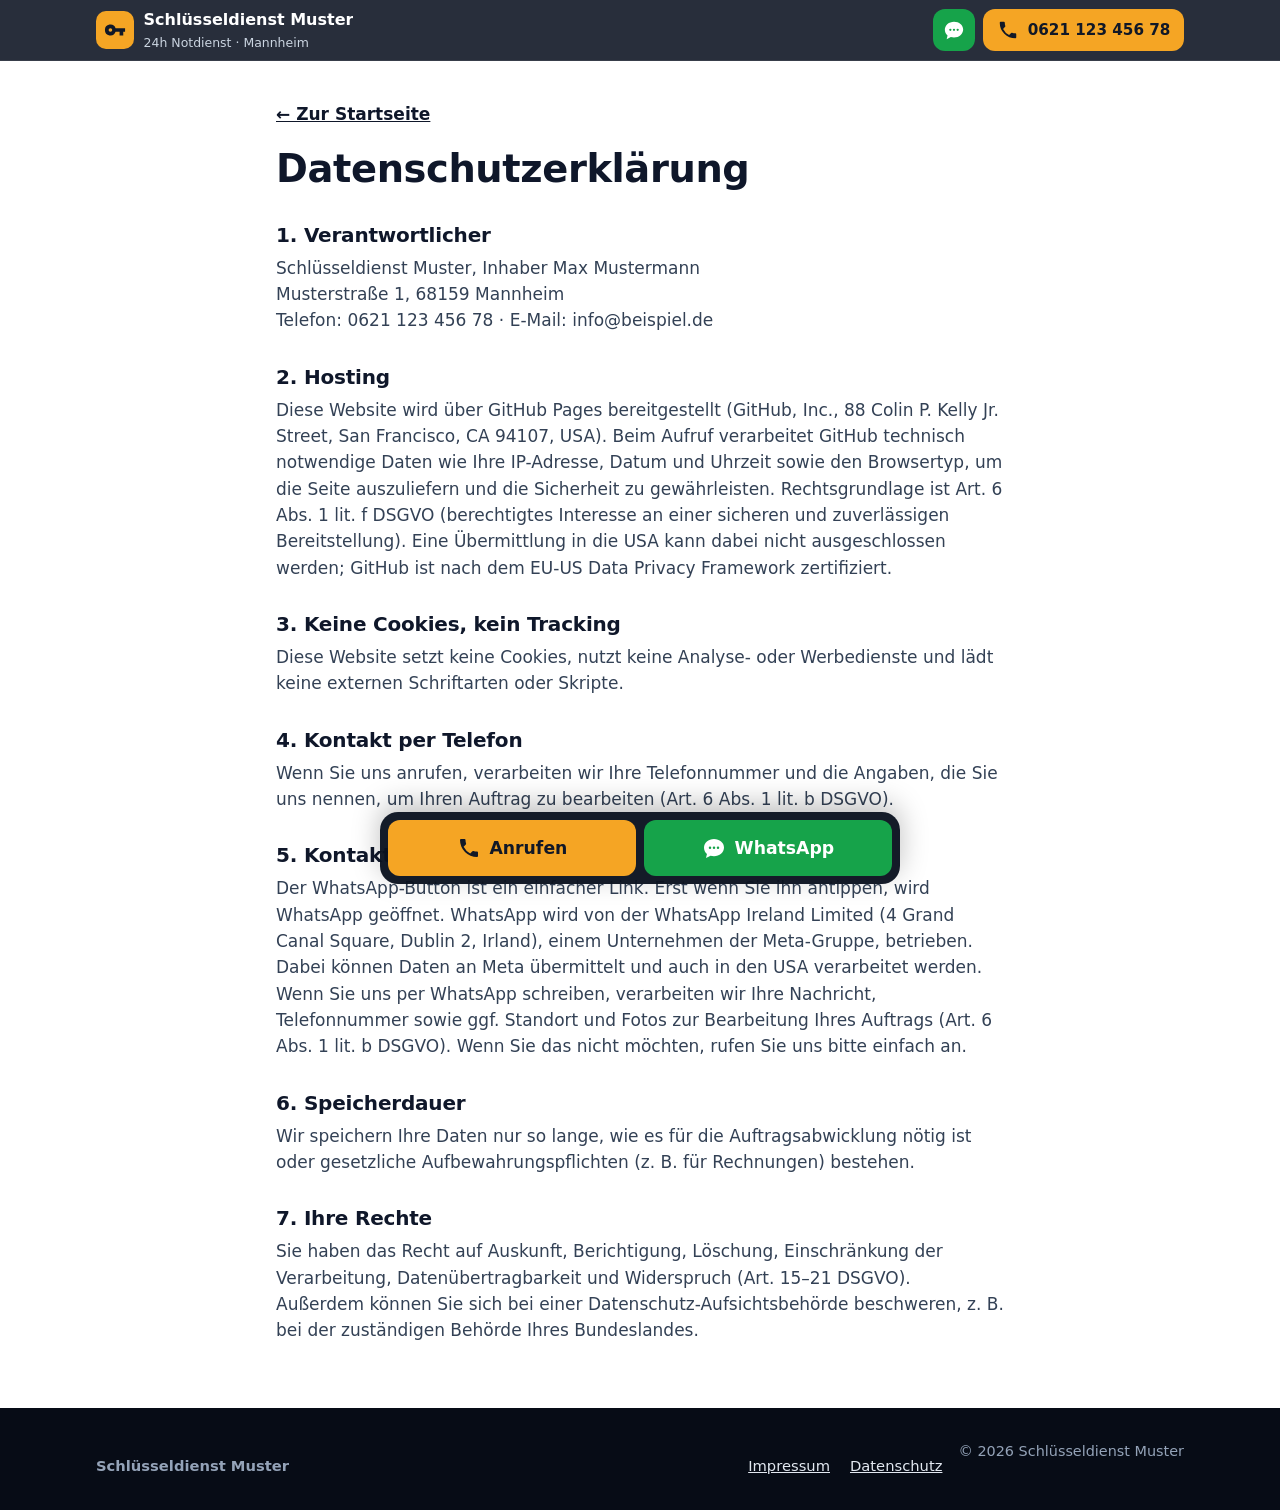
==== datenschutz.html @ 50b92398 "Schlüsseldienst-Template (Demo) Co-Authored-By: Claude Opus 5.5 <noreply@anthropic.com> Claude-Sessi" ====
<!doctype html>
<html lang="de">
<head>
  <meta charset="utf-8">
  <meta name="viewport" content="width=device-width, initial-scale=1, viewport-fit=cover">
  <meta name="robots" content="noindex, nofollow">
  <title>Datenschutz</title>
  <meta name="theme-color" content="#0b1220">
  <meta name="format-detection" content="telephone=no">
  <link rel="icon" href="favicon.svg" type="image/svg+xml">
  <link rel="stylesheet" href="style.css">
  <script src="config.js"></script>
</head>
<!-- MUSTER-DATENSCHUTZERKLÄRUNG: vor Livegang prüfen bzw. mit einem Generator für den Kunden erstellen. -->
<body class="with-bar" data-page="Datenschutz">
  <header class="topbar">
    <div class="wrap topbar__in">
      <a class="brand" href="index.html" data-keep>
        <span class="brand__icon"><svg aria-hidden="true"><use href="#i-key"/></svg></span>
        <span class="brand__txt"><strong data-bind="firma">Schlüsseldienst</strong><small>24h Notdienst · <span data-bind="stadt"></span></small></span>
      </a>
      <nav class="topbar__actions" aria-label="Kontakt">
        <a class="iconbtn iconbtn--wa" data-href="wa" href="#" target="_blank" rel="noopener" aria-label="WhatsApp schreiben"><svg aria-hidden="true"><use href="#i-chat"/></svg></a>
        <a class="btn btn--call btn--sm" data-href="tel" href="#"><svg aria-hidden="true"><use href="#i-phone"/></svg><span class="only-lg" data-bind="telefon"></span><span class="only-sm">Anrufen</span></a>
      </nav>
    </div>
  </header>

  <main class="legal" id="main">
    <div class="wrap wrap--narrow">
      <a class="back" href="index.html" data-keep>← Zur Startseite</a>
      <h1>Datenschutzerklärung</h1>

      <h2>1. Verantwortlicher</h2>
      <p>
        <span data-bind="firma"></span>, Inhaber <span data-bind="inhaber"></span><br>
        <span data-bind="adresse.strasse"></span>, <span data-bind="adresse.plz"></span> <span data-bind="adresse.ort"></span><br>
        Telefon: <span data-bind="telefon"></span> · E-Mail: <span data-bind="email"></span>
      </p>

      <h2>2. Hosting</h2>
      <p data-hosting="cloudflare">Diese Website wird über Cloudflare Pages bereitgestellt (Cloudflare, Inc., 101 Townsend St., San Francisco, CA 94107, USA). Beim Aufruf verarbeitet Cloudflare technisch notwendige Daten wie Ihre IP-Adresse, Datum und Uhrzeit sowie den Browsertyp, um die Seite schnell und sicher auszuliefern und Angriffe abzuwehren. Rechtsgrundlage ist Art. 6 Abs. 1 lit. f DSGVO (berechtigtes Interesse an einer sicheren und zuverlässigen Bereitstellung). Eine Übermittlung in die USA kann dabei nicht ausgeschlossen werden; Cloudflare ist nach dem EU-US Data Privacy Framework zertifiziert. Mit Cloudflare besteht ein Auftragsverarbeitungsvertrag.</p>
      <p data-hosting="github">Diese Website wird über GitHub Pages bereitgestellt (GitHub, Inc., 88 Colin P. Kelly Jr. Street, San Francisco, CA 94107, USA). Beim Aufruf verarbeitet GitHub technisch notwendige Daten wie Ihre IP-Adresse, Datum und Uhrzeit sowie den Browsertyp, um die Seite auszuliefern und die Sicherheit zu gewährleisten. Rechtsgrundlage ist Art. 6 Abs. 1 lit. f DSGVO (berechtigtes Interesse an einer sicheren und zuverlässigen Bereitstellung). Eine Übermittlung in die USA kann dabei nicht ausgeschlossen werden; GitHub ist nach dem EU-US Data Privacy Framework zertifiziert.</p>

      <h2>3. Keine Cookies, kein Tracking</h2>
      <p>Diese Website setzt keine Cookies, nutzt keine Analyse- oder Werbedienste und lädt keine externen Schriftarten oder Skripte.</p>

      <h2>4. Kontakt per Telefon</h2>
      <p>Wenn Sie uns anrufen, verarbeiten wir Ihre Telefonnummer und die Angaben, die Sie uns nennen, um Ihren Auftrag zu bearbeiten (Art. 6 Abs. 1 lit. b DSGVO).</p>

      <h2>5. Kontakt per WhatsApp</h2>
      <p>Der WhatsApp-Button ist ein einfacher Link. Erst wenn Sie ihn antippen, wird WhatsApp geöffnet. WhatsApp wird von der WhatsApp Ireland Limited (4 Grand Canal Square, Dublin 2, Irland), einem Unternehmen der Meta-Gruppe, betrieben. Dabei können Daten an Meta übermittelt und auch in den USA verarbeitet werden. Wenn Sie uns per WhatsApp schreiben, verarbeiten wir Ihre Nachricht, Telefonnummer sowie ggf. Standort und Fotos zur Bearbeitung Ihres Auftrags (Art. 6 Abs. 1 lit. b DSGVO). Wenn Sie das nicht möchten, rufen Sie uns bitte einfach an.</p>

      <h2>6. Speicherdauer</h2>
      <p>Wir speichern Ihre Daten nur so lange, wie es für die Auftragsabwicklung nötig ist oder gesetzliche Aufbewahrungspflichten (z. B. für Rechnungen) bestehen.</p>

      <h2>7. Ihre Rechte</h2>
      <p>Sie haben das Recht auf Auskunft, Berichtigung, Löschung, Einschränkung der Verarbeitung, Datenübertragbarkeit und Widerspruch (Art. 15–21 DSGVO). Außerdem können Sie sich bei einer Datenschutz-Aufsichtsbehörde beschweren, z. B. bei der zuständigen Behörde Ihres Bundeslandes.</p>
    </div>
  </main>

  <footer class="footer">
    <div class="wrap footer__in">
      <div><strong data-bind="firma"></strong></div>
      <nav class="footer__links" aria-label="Rechtliches">
        <a href="impressum.html" data-keep>Impressum</a>
        <a href="datenschutz.html" data-keep>Datenschutz</a>
      </nav>
      <p class="small">© <span data-bind="jahr"></span> <span data-bind="firma"></span></p>
    </div>
  </footer>

  <div class="actionbar" role="region" aria-label="Schnellkontakt">
    <a class="btn btn--call" data-href="tel" href="#"><svg aria-hidden="true"><use href="#i-phone"/></svg> Anrufen</a>
    <a class="btn btn--wa" data-href="wa" href="#" target="_blank" rel="noopener"><svg aria-hidden="true"><use href="#i-chat"/></svg> WhatsApp</a>
  </div>

  <script src="app.js"></script>
</body>
</html>
---- style.css ----
/* =========================================================================
   Schlüsseldienst Template – mobile first, keine externen Fonts/Skripte
   ========================================================================= */
:root {
  --accent: #f5a524;
  --accent-ink: #111827;
  --wa: #16a34a;
  --wa-ink: #ffffff;
  --ink: #0f172a;
  --muted: #475569;
  --bg: #ffffff;
  --soft: #f4f6f9;
  --line: #e2e8f0;
  --dark: #0b1220;
  --dark-2: #142036;
  --radius: 14px;
  --bar-h: 72px;
  --top-h: 60px;
  --font: system-ui, -apple-system, "Segoe UI", Roboto, "Helvetica Neue", Arial, sans-serif;
}

*, *::before, *::after { box-sizing: border-box; }
html { -webkit-text-size-adjust: 100%; scroll-behavior: smooth; }
body {
  margin: 0;
  font-family: var(--font);
  font-size: 17px;
  line-height: 1.55;
  color: var(--ink);
  background: var(--bg);
  -webkit-font-smoothing: antialiased;
}
body.with-bar { padding-bottom: calc(var(--bar-h) + env(safe-area-inset-bottom)); }
img, svg { display: block; max-width: 100%; }
a { color: inherit; }
h1, h2, h3 { line-height: 1.15; margin: 0 0 .5rem; letter-spacing: -.01em; }
h2 { font-size: clamp(1.55rem, 5.5vw, 2.2rem); }
p { margin: 0 0 1rem; }
[hidden] { display: none !important; }
section[id], main[id] { scroll-margin-top: calc(var(--top-h) + 8px); }

.wrap { width: 100%; max-width: 1120px; margin: 0 auto; padding: 0 16px; }
.wrap--narrow { max-width: 760px; }
.center { text-align: center; }
.muted { color: var(--muted); }
.small { font-size: .9rem; }

.skip { position: absolute; left: -999px; top: 8px; background: #fff; padding: .5rem 1rem; z-index: 100; border-radius: 8px; }
.skip:focus { left: 8px; }

:focus-visible { outline: 3px solid var(--accent); outline-offset: 3px; border-radius: 6px; }

/* ---------- Buttons ---------- */
.btn {
  display: inline-flex; align-items: center; justify-content: center; gap: .55rem;
  min-height: 48px; padding: .7rem 1.1rem;
  border: 0; border-radius: 12px;
  font: inherit; font-weight: 700; text-decoration: none; line-height: 1.2;
  cursor: pointer; -webkit-tap-highlight-color: transparent;
  transition: transform .12s ease, filter .12s ease;
}
.btn:active { transform: scale(.98); }
.btn:hover { filter: brightness(1.05); }
.btn svg { width: 22px; height: 22px; flex: none; fill: currentColor; }
.btn--call { background: var(--accent); color: var(--accent-ink); }
.btn--wa { background: var(--wa); color: var(--wa-ink); }
.btn--sm { min-height: 42px; padding: .5rem .85rem; font-size: .95rem; }
.btn--xl {
  width: 100%; justify-content: flex-start; text-align: left;
  padding: 1rem 1.15rem; border-radius: 16px; font-size: 1.15rem;
  box-shadow: 0 8px 24px rgba(0,0,0,.25);
}
.btn--xl svg { width: 30px; height: 30px; }
.btn--xl span { display: flex; flex-direction: column; }
.btn--xl small { font-weight: 500; font-size: .88rem; opacity: .85; margin-top: 2px; }
.btn--inline { width: auto; display: inline-flex; }

.btn--pulse { position: relative; }
.btn--pulse::after {
  content: ""; position: absolute; inset: -2px; border-radius: inherit;
  border: 3px solid var(--accent); opacity: 0; pointer-events: none;
  animation: pulse 2.4s ease-out infinite;
}
@keyframes pulse {
  0%   { opacity: .7; transform: scale(1); }
  70%  { opacity: 0;  transform: scale(1.06, 1.18); }
  100% { opacity: 0; }
}

.iconbtn {
  display: inline-grid; place-items: center; width: 42px; height: 42px; border-radius: 12px;
  text-decoration: none;
}
.iconbtn svg { width: 22px; height: 22px; fill: currentColor; }
.iconbtn--wa { background: var(--wa); color: var(--wa-ink); }

.only-lg { display: none; }
@media (min-width: 640px) { .only-lg { display: inline; } .only-sm { display: none; } }
/* Sehr schmale Handys: Anruf-Button oben nur als Icon, damit der Firmenname Platz hat */
@media (max-width: 479px) {
  .topbar .btn--sm { width: 42px; padding: 0; }
  .topbar .btn--sm .only-sm { position: absolute; width: 1px; height: 1px; overflow: hidden; clip: rect(0 0 0 0); }
}

/* ---------- Kopfleiste ---------- */
.topbar {
  position: sticky; top: 0; z-index: 40;
  background: rgba(11, 18, 32, .97);
  color: #fff;
  border-bottom: 1px solid rgba(255,255,255,.08);
  padding-top: env(safe-area-inset-top);
}
@supports (backdrop-filter: blur(8px)) {
  .topbar { background: rgba(11, 18, 32, .88); backdrop-filter: blur(10px); }
}
.topbar__in { display: flex; align-items: center; justify-content: space-between; gap: .75rem; height: var(--top-h); }
.brand { display: flex; align-items: center; gap: .6rem; text-decoration: none; min-width: 0; }
.brand__icon {
  width: 38px; height: 38px; flex: none; border-radius: 10px;
  background: var(--accent); color: var(--accent-ink); display: grid; place-items: center;
}
.brand__icon svg { width: 22px; height: 22px; fill: currentColor; }
.brand__txt { display: flex; flex-direction: column; min-width: 0; }
.brand__txt strong { font-size: 1rem; white-space: nowrap; overflow: hidden; text-overflow: ellipsis; }
.brand__txt small { font-size: .78rem; color: #cbd5e1; white-space: nowrap; overflow: hidden; text-overflow: ellipsis; }
.topbar__actions { display: flex; gap: .5rem; flex: none; }

/* ---------- Hero ---------- */
.hero {
  background:
    radial-gradient(120% 80% at 100% 0%, color-mix(in srgb, var(--accent) 22%, transparent) 0%, transparent 55%),
    linear-gradient(180deg, var(--dark) 0%, var(--dark-2) 100%);
  color: #fff;
  padding: 2rem 0 2.5rem;
}
.hero h1 { font-size: clamp(2rem, 8.5vw, 3.4rem); font-weight: 800; margin: .75rem 0 1rem; }
.hl { color: var(--accent); }
.lead { font-size: 1.08rem; color: #dbe3ee; max-width: 46ch; }
.live {
  display: inline-flex; align-items: center; gap: .5rem;
  font-size: .85rem; font-weight: 600; color: #d1fae5;
  background: rgba(22,163,74,.18); border: 1px solid rgba(34,197,94,.35);
  padding: .35rem .75rem; border-radius: 999px; margin: 0;
}
.live__dot { width: 9px; height: 9px; border-radius: 50%; background: #22c55e; box-shadow: 0 0 0 0 rgba(34,197,94,.7); animation: dot 1.8s infinite; }
@keyframes dot { 0% { box-shadow: 0 0 0 0 rgba(34,197,94,.7);} 70% { box-shadow: 0 0 0 8px rgba(34,197,94,0);} 100% { box-shadow: 0 0 0 0 rgba(34,197,94,0);} }

.cta { display: grid; gap: .75rem; margin: 1.5rem 0 1.25rem; max-width: 720px; }
@media (min-width: 640px) { .cta { grid-template-columns: 1fr 1fr; } }

.trust { list-style: none; padding: 0; margin: 0; display: grid; grid-template-columns: 1fr 1fr; gap: .55rem .9rem; font-size: .93rem; color: #e2e8f0; max-width: 720px; }
.trust li { display: flex; gap: .45rem; align-items: flex-start; }
.trust svg { width: 18px; height: 18px; fill: var(--accent); flex: none; margin-top: 2px; }
@media (min-width: 900px) { .trust { grid-template-columns: repeat(4, auto); } }

/* ---------- Sections ---------- */
.sec { padding: 3rem 0; }
.sec--soft { background: var(--soft); }
.eyebrow { text-transform: uppercase; letter-spacing: .08em; font-size: .78rem; font-weight: 700; color: color-mix(in srgb, var(--accent) 70%, #000); margin: 0 0 .35rem; }

.grid { display: grid; gap: 1rem; margin-top: 1.25rem; }
@media (min-width: 600px) { .grid { grid-template-columns: 1fr 1fr; } }
@media (min-width: 960px) { .grid { grid-template-columns: repeat(3, 1fr); } }

.card { background: #fff; border: 1px solid var(--line); border-radius: var(--radius); padding: 1.15rem; }
.card h3 { font-size: 1.12rem; margin-top: .75rem; }
.card p { color: var(--muted); margin: 0; font-size: .97rem; }
.card__icon {
  width: 46px; height: 46px; border-radius: 12px; display: grid; place-items: center;
  background: #fef3c7; background: color-mix(in srgb, var(--accent) 20%, #fff);
  color: color-mix(in srgb, var(--accent) 55%, #000);
}
.card__icon svg { width: 26px; height: 26px; fill: currentColor; }

/* Preise */
.prices { background: #fff; border: 1px solid var(--line); border-radius: var(--radius); padding: .25rem 1.1rem; margin: 1.25rem 0 1rem; }
.price { display: flex; justify-content: space-between; align-items: center; gap: 1rem; padding: .95rem 0; border-bottom: 1px dashed var(--line); }
.price:last-child { border-bottom: 0; }
.price span { display: flex; flex-direction: column; }
.price small { color: var(--muted); font-size: .86rem; }
.price strong.price__val { font-size: 1.15rem; white-space: nowrap; }

/* Ablauf */
.steps { list-style: none; counter-reset: s; padding: 0; margin: 1.25rem 0 0; display: grid; gap: 1rem; }
@media (min-width: 900px) { .steps { grid-template-columns: repeat(4, 1fr); } }
.steps li { counter-increment: s; position: relative; padding: 1rem 1rem 1rem 3.6rem; background: var(--soft); border-radius: var(--radius); }
.steps li::before {
  content: counter(s); position: absolute; left: 1rem; top: 1rem;
  width: 32px; height: 32px; border-radius: 50%; display: grid; place-items: center;
  background: var(--dark); color: #fff; font-weight: 800;
}
.steps strong { display: block; margin-bottom: .2rem; }
.steps span { color: var(--muted); font-size: .95rem; }

/* Gebiet */
.chips { list-style: none; padding: 0; margin: 1.25rem 0 0; display: flex; flex-wrap: wrap; gap: .5rem; }
.chips li { background: #fff; border: 1px solid var(--line); border-radius: 999px; padding: .45rem .9rem; font-size: .95rem; font-weight: 500; }

/* Bewertungen */
.stars { color: #f59e0b; letter-spacing: 2px; font-size: 1.05rem; }
.review p { color: var(--ink); margin: .5rem 0; }
.review footer { font-size: .88rem; color: var(--muted); }
.link { font-weight: 700; color: var(--ink); }

/* FAQ */
.faq { margin-top: 1.25rem; border-top: 1px solid var(--line); }
.faq details { border-bottom: 1px solid var(--line); }
.faq summary {
  list-style: none; cursor: pointer; padding: 1.05rem 2.2rem 1.05rem 0; font-weight: 700; position: relative;
}
.faq summary::-webkit-details-marker { display: none; }
.faq summary::after {
  content: "+"; position: absolute; right: .25rem; top: 50%; transform: translateY(-50%);
  font-size: 1.5rem; font-weight: 400; color: var(--muted);
}
.faq details[open] summary::after { content: "–"; }
.faq details p { color: var(--muted); padding-bottom: 1rem; margin: 0; }

/* Abschluss */
.final { background: var(--dark); color: #fff; padding: 3rem 0; }
.final p { color: #cbd5e1; }

/* Footer */
.footer { background: #070c16; color: #94a3b8; padding: 2rem 0; font-size: .92rem; }
.footer a { color: #e2e8f0; }
.footer__in { display: grid; gap: 1rem; }
.footer__links { display: flex; gap: 1.25rem; }
@media (min-width: 760px) { .footer__in { grid-template-columns: 1fr auto auto; align-items: end; } }

/* ---------- Kontaktleiste unten ---------- */
.actionbar {
  position: fixed; left: 0; right: 0; bottom: 0; z-index: 50;
  display: grid; grid-template-columns: 1fr 1fr; gap: 8px;
  padding: 8px 8px calc(8px + env(safe-area-inset-bottom));
  background: rgba(11, 18, 32, .96);
  box-shadow: 0 -8px 28px rgba(0,0,0,.25);
  transform: translateY(110%);
  transition: transform .28s ease;
}
.actionbar.is-visible { transform: translateY(0); }
.actionbar .btn { min-height: 56px; font-size: 1.08rem; border-radius: 12px; }
.actionbar .btn svg { width: 24px; height: 24px; }
@media (min-width: 900px) {
  body.with-bar { padding-bottom: 0; }
  .actionbar {
    left: 50%; right: auto; width: 520px; bottom: 16px; border-radius: 18px;
    transform: translate(-50%, 140%);
  }
  .actionbar.is-visible { transform: translate(-50%, 0); }
}

/* ---------- Rechtliche Seiten ---------- */
.legal { padding: 2.5rem 0 3rem; }
.legal h1 { font-size: clamp(1.8rem, 6vw, 2.4rem); }
.legal h2 { font-size: 1.25rem; margin-top: 2rem; }
.legal p, .legal li { color: #334155; }
.back { display: inline-block; margin-bottom: 1.25rem; font-weight: 700; }

@media (prefers-reduced-motion: reduce) {
  *, *::before, *::after { animation: none !important; transition: none !important; scroll-behavior: auto !important; }
}
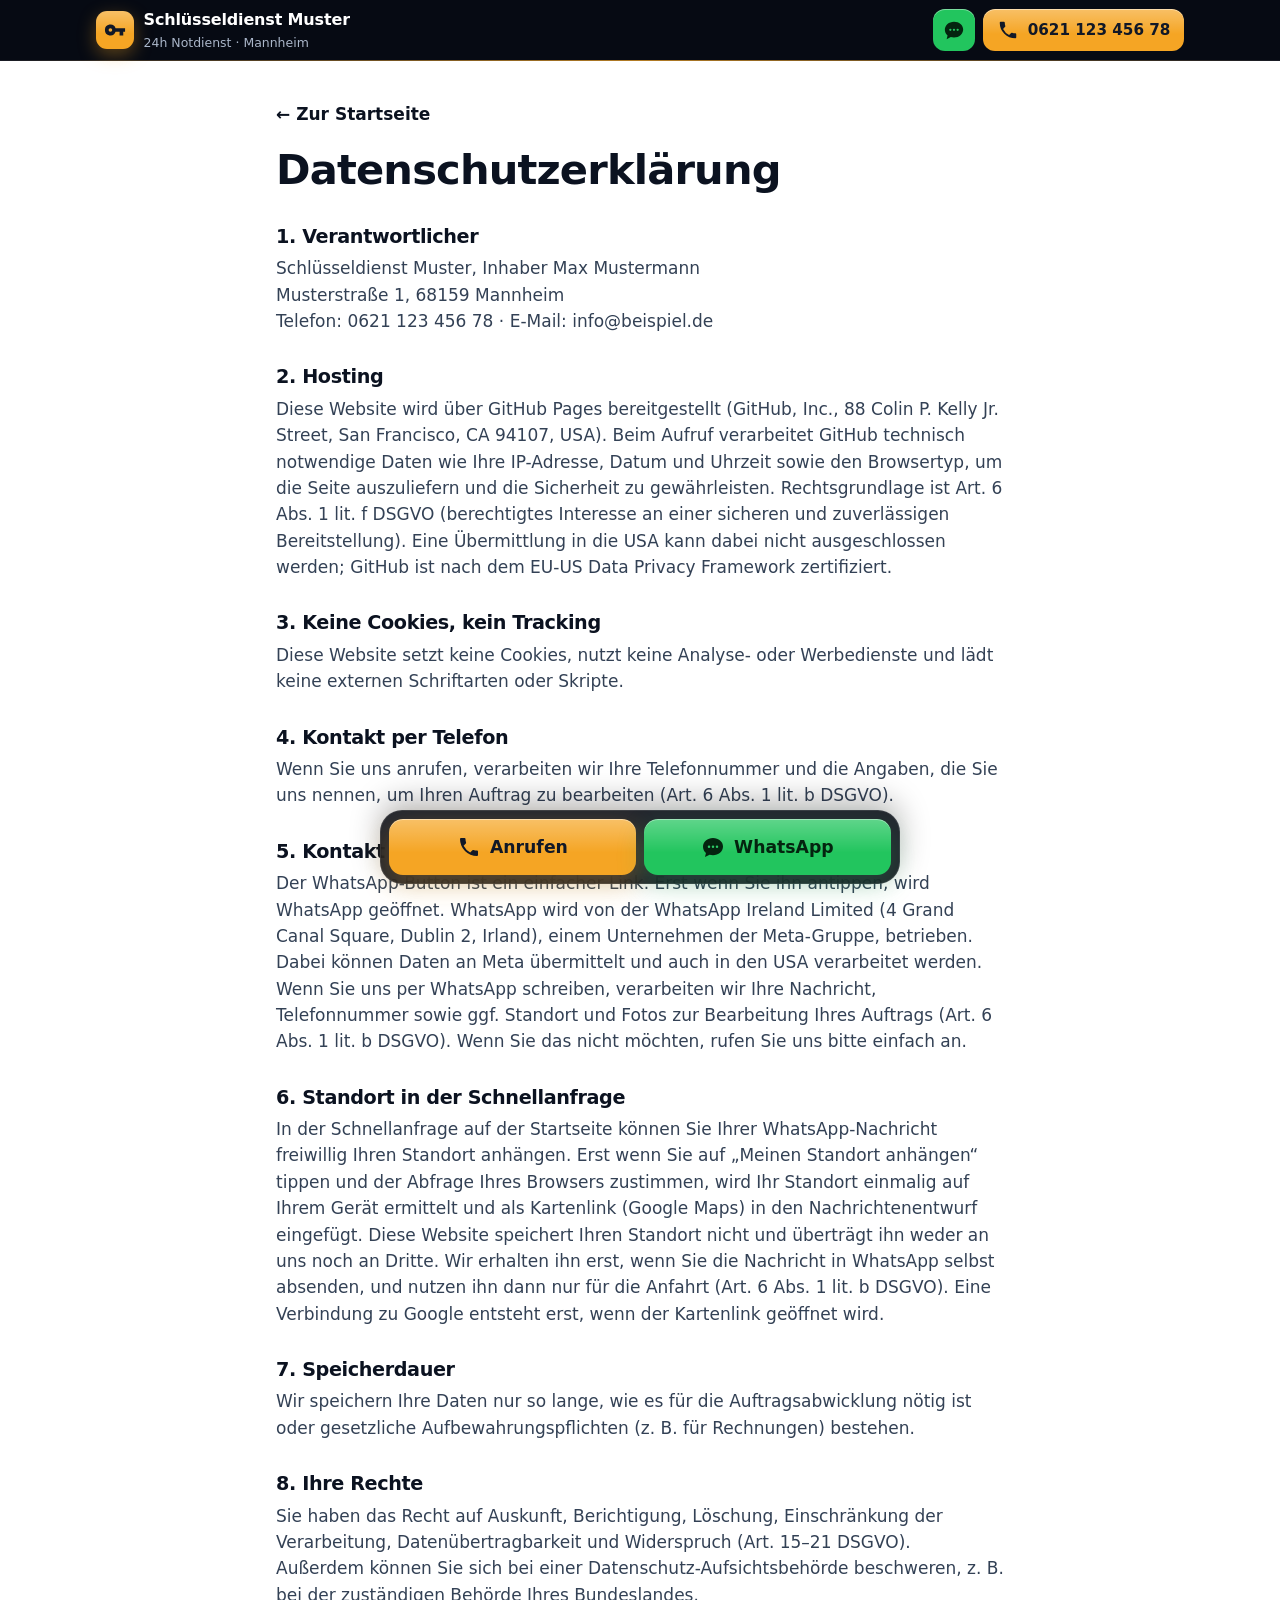
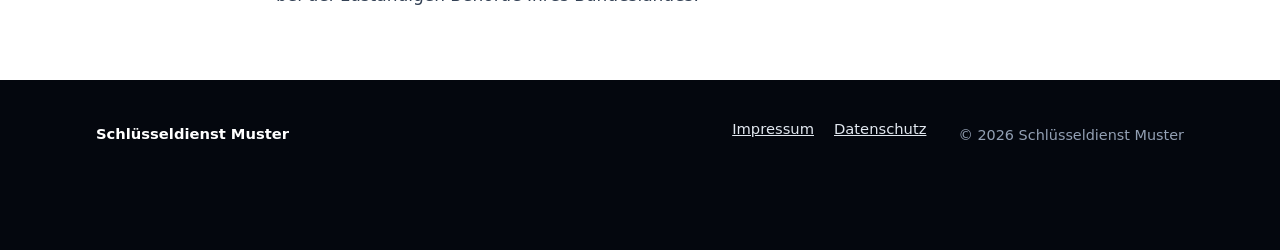
==== commit 3bc24634: "Neues Design mit WhatsApp-Schnellanfrage und Fair-Check - Startseite neu gestaltet: dunkler Hero mit" ====
--- a/datenschutz.html
+++ b/datenschutz.html
@@ -5,14 +5,20 @@
   <meta name="viewport" content="width=device-width, initial-scale=1, viewport-fit=cover">
   <meta name="robots" content="noindex, nofollow">
   <title>Datenschutz</title>
-  <meta name="theme-color" content="#0b1220">
+  <meta name="theme-color" content="#060a13">
   <meta name="format-detection" content="telephone=no">
   <link rel="icon" href="favicon.svg" type="image/svg+xml">
   <link rel="stylesheet" href="style.css">
   <script src="config.js"></script>
 </head>
 <!-- MUSTER-DATENSCHUTZERKLÄRUNG: vor Livegang prüfen bzw. mit einem Generator für den Kunden erstellen. -->
-<body class="with-bar" data-page="Datenschutz">
+<body data-page="Datenschutz">
+  <div class="demobar" id="demobar" hidden>
+    <span class="demobar__tag">Vorschau</span>
+    <span class="demobar__txt">für <strong data-bind="firma"></strong><span class="demobar__more"> · noch nicht online</span><span class="demobar__more" id="demobar-von"></span></span>
+    <a class="demobar__btn" id="demobar-btn" href="#" target="_blank" rel="noopener" hidden>Seite anfragen →</a>
+  </div>
+
   <header class="topbar">
     <div class="wrap topbar__in">
       <a class="brand" href="index.html" data-keep>
@@ -30,6 +36,8 @@
     <div class="wrap wrap--narrow">
       <a class="back" href="index.html" data-keep>← Zur Startseite</a>
       <h1>Datenschutzerklärung</h1>
+
+      <p class="demo-note" data-demo-note hidden><strong>Vorschau:</strong> Die Angaben auf dieser Seite sind Platzhalter. Vor der Veröffentlichung werden sie durch die echten Daten des Betriebs ersetzt.</p>
 
       <h2>1. Verantwortlicher</h2>
       <p>
@@ -51,10 +59,13 @@
       <h2>5. Kontakt per WhatsApp</h2>
       <p>Der WhatsApp-Button ist ein einfacher Link. Erst wenn Sie ihn antippen, wird WhatsApp geöffnet. WhatsApp wird von der WhatsApp Ireland Limited (4 Grand Canal Square, Dublin 2, Irland), einem Unternehmen der Meta-Gruppe, betrieben. Dabei können Daten an Meta übermittelt und auch in den USA verarbeitet werden. Wenn Sie uns per WhatsApp schreiben, verarbeiten wir Ihre Nachricht, Telefonnummer sowie ggf. Standort und Fotos zur Bearbeitung Ihres Auftrags (Art. 6 Abs. 1 lit. b DSGVO). Wenn Sie das nicht möchten, rufen Sie uns bitte einfach an.</p>
 
-      <h2>6. Speicherdauer</h2>
+      <h2>6. Standort in der Schnellanfrage</h2>
+      <p>In der Schnellanfrage auf der Startseite können Sie Ihrer WhatsApp-Nachricht freiwillig Ihren Standort anhängen. Erst wenn Sie auf „Meinen Standort anhängen“ tippen und der Abfrage Ihres Browsers zustimmen, wird Ihr Standort einmalig auf Ihrem Gerät ermittelt und als Kartenlink (Google Maps) in den Nachrichtenentwurf eingefügt. Diese Website speichert Ihren Standort nicht und überträgt ihn weder an uns noch an Dritte. Wir erhalten ihn erst, wenn Sie die Nachricht in WhatsApp selbst absenden, und nutzen ihn dann nur für die Anfahrt (Art. 6 Abs. 1 lit. b DSGVO). Eine Verbindung zu Google entsteht erst, wenn der Kartenlink geöffnet wird.</p>
+
+      <h2>7. Speicherdauer</h2>
       <p>Wir speichern Ihre Daten nur so lange, wie es für die Auftragsabwicklung nötig ist oder gesetzliche Aufbewahrungspflichten (z. B. für Rechnungen) bestehen.</p>
 
-      <h2>7. Ihre Rechte</h2>
+      <h2>8. Ihre Rechte</h2>
       <p>Sie haben das Recht auf Auskunft, Berichtigung, Löschung, Einschränkung der Verarbeitung, Datenübertragbarkeit und Widerspruch (Art. 15–21 DSGVO). Außerdem können Sie sich bei einer Datenschutz-Aufsichtsbehörde beschweren, z. B. bei der zuständigen Behörde Ihres Bundeslandes.</p>
     </div>
   </main>
--- a/style.css
+++ b/style.css
@@ -2,25 +2,40 @@
    Schlüsseldienst Template – mobile first, keine externen Fonts/Skripte
    ========================================================================= */
 :root {
+  /* Akzentfarbe: kommt aus config.js – app.js berechnet daraus alle --accent-Werte */
   --accent: #f5a524;
-  --accent-ink: #111827;
-  --wa: #16a34a;
-  --wa-ink: #ffffff;
-  --ink: #0f172a;
-  --muted: #475569;
+  --accent-rgb: 245, 165, 36;
+  --accent-ink: #111827;      /* Text AUF der Akzentfarbe */
+  --accent-hi: #f5a524;       /* Akzent als Text auf dunklem Grund */
+  --accent-2: #fbd898;        /* hellere Stufe für Verläufe */
+  --accent-lo: #8f5d0c;       /* Akzent als Text auf hellem Grund */
+
+  --wa: #22c55e;              /* WhatsApp-Grün – bleibt immer grün */
+  --wa-rgb: 34, 197, 94;
+  --wa-ink: #04240f;
+
+  --ink: #0b1220;
+  --muted: #4b5565;
   --bg: #ffffff;
-  --soft: #f4f6f9;
-  --line: #e2e8f0;
-  --dark: #0b1220;
-  --dark-2: #142036;
-  --radius: 14px;
+  --soft: #f3f5f9;
+  --line: #e2e7ef;
+
+  --night: #060a13;
+  --night-2: #0c1424;
+  --night-3: #131e35;
+  --night-line: rgba(255, 255, 255, .1);
+  --night-muted: #aab6c9;
+
+  --radius: 18px;
   --bar-h: 72px;
   --top-h: 60px;
+  --shadow: 0 1px 2px rgba(11, 18, 32, .05), 0 10px 30px rgba(11, 18, 32, .07);
+  --ease: cubic-bezier(.2, .7, .2, 1);
   --font: system-ui, -apple-system, "Segoe UI", Roboto, "Helvetica Neue", Arial, sans-serif;
 }
 
 *, *::before, *::after { box-sizing: border-box; }
-html { -webkit-text-size-adjust: 100%; scroll-behavior: smooth; }
+html { -webkit-text-size-adjust: 100%; scroll-behavior: smooth; background: var(--night); }
 body {
   margin: 0;
   font-family: var(--font);
@@ -30,14 +45,15 @@
   background: var(--bg);
   -webkit-font-smoothing: antialiased;
 }
-body.with-bar { padding-bottom: calc(var(--bar-h) + env(safe-area-inset-bottom)); }
 img, svg { display: block; max-width: 100%; }
 a { color: inherit; }
-h1, h2, h3 { line-height: 1.15; margin: 0 0 .5rem; letter-spacing: -.01em; }
-h2 { font-size: clamp(1.55rem, 5.5vw, 2.2rem); }
+h1, h2, h3 { line-height: 1.12; margin: 0 0 .5rem; letter-spacing: -.02em; }
+h1, h2 { text-wrap: balance; }
+h2 { font-size: clamp(1.7rem, 6.4vw, 2.5rem); font-weight: 800; }
 p { margin: 0 0 1rem; }
+[data-bind="anfahrtMinuten"], [data-eta] { white-space: nowrap; }   /* „20–30" nie umbrechen */
 [hidden] { display: none !important; }
-section[id], main[id] { scroll-margin-top: calc(var(--top-h) + 8px); }
+section[id], main[id], aside[id] { scroll-margin-top: calc(var(--top-h) + 12px); }
 
 .wrap { width: 100%; max-width: 1120px; margin: 0 auto; padding: 0 16px; }
 .wrap--narrow { max-width: 760px; }
@@ -45,51 +61,65 @@
 .muted { color: var(--muted); }
 .small { font-size: .9rem; }
 
-.skip { position: absolute; left: -999px; top: 8px; background: #fff; padding: .5rem 1rem; z-index: 100; border-radius: 8px; }
+.skip { position: absolute; left: -999px; top: 8px; background: #fff; color: var(--ink); padding: .5rem 1rem; z-index: 100; border-radius: 8px; }
 .skip:focus { left: 8px; }
 
-:focus-visible { outline: 3px solid var(--accent); outline-offset: 3px; border-radius: 6px; }
+:focus-visible { outline: 3px solid var(--accent); outline-offset: 3px; border-radius: 8px; }
 
 /* ---------- Buttons ---------- */
 .btn {
+  position: relative;
   display: inline-flex; align-items: center; justify-content: center; gap: .55rem;
   min-height: 48px; padding: .7rem 1.1rem;
-  border: 0; border-radius: 12px;
+  border: 0; border-radius: 14px;
   font: inherit; font-weight: 700; text-decoration: none; line-height: 1.2;
   cursor: pointer; -webkit-tap-highlight-color: transparent;
-  transition: transform .12s ease, filter .12s ease;
-}
-.btn:active { transform: scale(.98); }
-.btn:hover { filter: brightness(1.05); }
+  transition: transform .15s ease, filter .15s ease, box-shadow .2s ease;
+}
+.btn:active { transform: scale(.975); }
 .btn svg { width: 22px; height: 22px; flex: none; fill: currentColor; }
-.btn--call { background: var(--accent); color: var(--accent-ink); }
-.btn--wa { background: var(--wa); color: var(--wa-ink); }
-.btn--sm { min-height: 42px; padding: .5rem .85rem; font-size: .95rem; }
+.btn--call {
+  color: var(--accent-ink);
+  background: linear-gradient(180deg, rgba(255, 255, 255, .3), rgba(255, 255, 255, 0) 60%), var(--accent);
+  box-shadow: inset 0 1px 0 rgba(255, 255, 255, .45), 0 10px 28px rgba(var(--accent-rgb), .3);
+}
+.btn--wa {
+  color: var(--wa-ink);
+  background: linear-gradient(180deg, rgba(255, 255, 255, .28), rgba(255, 255, 255, 0) 60%), var(--wa);
+  box-shadow: inset 0 1px 0 rgba(255, 255, 255, .4), 0 10px 28px rgba(var(--wa-rgb), .22);
+}
+@media (hover: hover) {
+  .btn:hover { filter: brightness(1.06); transform: translateY(-1px); }
+  .btn:active { transform: scale(.975); }
+}
+.btn--sm { min-height: 42px; padding: .5rem .85rem; font-size: .95rem; border-radius: 12px; box-shadow: inset 0 1px 0 rgba(255, 255, 255, .45); }
+.btn--block { width: 100%; min-height: 54px; font-size: 1.05rem; }
+
+/* große Buttons mit Icon-Kachel und zweiter Textzeile */
 .btn--xl {
-  width: 100%; justify-content: flex-start; text-align: left;
-  padding: 1rem 1.15rem; border-radius: 16px; font-size: 1.15rem;
-  box-shadow: 0 8px 24px rgba(0,0,0,.25);
-}
-.btn--xl svg { width: 30px; height: 30px; }
-.btn--xl span { display: flex; flex-direction: column; }
-.btn--xl small { font-weight: 500; font-size: .88rem; opacity: .85; margin-top: 2px; }
-.btn--inline { width: auto; display: inline-flex; }
-
-.btn--pulse { position: relative; }
+  width: 100%; justify-content: flex-start; text-align: left; gap: .85rem;
+  min-height: 68px; padding: .65rem 1rem .65rem .7rem; border-radius: 18px; font-size: 1.15rem;
+}
+.btn__ico { width: 48px; height: 48px; flex: none; border-radius: 13px; background: rgba(0, 0, 0, .13); display: grid; place-items: center; }
+.btn--xl .btn__ico svg { width: 26px; height: 26px; }
+.btn__txt { display: flex; flex-direction: column; min-width: 0; }
+.btn__txt strong, .btn__txt small { white-space: nowrap; overflow: hidden; text-overflow: ellipsis; }
+.btn__txt strong { font-weight: 800; letter-spacing: -.01em; }
+.btn__txt small { font-weight: 600; font-size: .86rem; opacity: .82; margin-top: 1px; }
+
 .btn--pulse::after {
-  content: ""; position: absolute; inset: -2px; border-radius: inherit;
-  border: 3px solid var(--accent); opacity: 0; pointer-events: none;
-  animation: pulse 2.4s ease-out infinite;
+  content: ""; position: absolute; top: -3px; right: -3px; bottom: -3px; left: -3px; border-radius: 21px;
+  border: 2px solid var(--accent); opacity: 0; pointer-events: none;
+  animation: pulse 2.6s ease-out infinite;
 }
 @keyframes pulse {
-  0%   { opacity: .7; transform: scale(1); }
-  70%  { opacity: 0;  transform: scale(1.06, 1.18); }
-  100% { opacity: 0; }
+  0%        { opacity: .8; transform: scale(1); }
+  70%, 100% { opacity: 0;  transform: scale(1.05, 1.24); }
 }
 
 .iconbtn {
   display: inline-grid; place-items: center; width: 42px; height: 42px; border-radius: 12px;
-  text-decoration: none;
+  text-decoration: none; box-shadow: inset 0 1px 0 rgba(255, 255, 255, .4);
 }
 .iconbtn svg { width: 22px; height: 22px; fill: currentColor; }
 .iconbtn--wa { background: var(--wa); color: var(--wa-ink); }
@@ -102,160 +132,455 @@
   .topbar .btn--sm .only-sm { position: absolute; width: 1px; height: 1px; overflow: hidden; clip: rect(0 0 0 0); }
 }
 
+/* ---------- Vorschau-Streifen (nur bei Demo-Links) ---------- */
+.demobar {
+  display: flex; align-items: center; justify-content: center; gap: .55rem;
+  min-height: 36px; padding: .3rem 12px; padding-top: calc(.3rem + env(safe-area-inset-top));
+  background: var(--night-3); color: #dfe6f1; font-size: .8rem; line-height: 1.3;
+  border-bottom: 1px solid var(--night-line);
+}
+.demobar__tag {
+  flex: none; background: var(--accent); color: var(--accent-ink);
+  font-size: .66rem; font-weight: 800; letter-spacing: .09em; text-transform: uppercase;
+  padding: .16rem .45rem; border-radius: 6px;
+}
+.demobar__txt { min-width: 0; white-space: nowrap; overflow: hidden; text-overflow: ellipsis; }
+.demobar__txt strong { color: #fff; }
+@media (max-width: 559px) { .demobar__more { display: none; } }
+.demobar__btn { flex: none; color: var(--accent-hi); font-weight: 700; text-decoration: none; white-space: nowrap; }
+
 /* ---------- Kopfleiste ---------- */
 .topbar {
   position: sticky; top: 0; z-index: 40;
-  background: rgba(11, 18, 32, .97);
+  background: var(--night);
   color: #fff;
-  border-bottom: 1px solid rgba(255,255,255,.08);
+  border-bottom: 1px solid rgba(255, 255, 255, .07);
   padding-top: env(safe-area-inset-top);
-}
-@supports (backdrop-filter: blur(8px)) {
-  .topbar { background: rgba(11, 18, 32, .88); backdrop-filter: blur(10px); }
+  transition: box-shadow .25s ease, background-color .25s ease;
+}
+.topbar::after {   /* feine Lichtkante in der Akzentfarbe */
+  content: ""; position: absolute; left: 0; right: 0; bottom: -1px; height: 1px; pointer-events: none;
+  background: linear-gradient(90deg, rgba(var(--accent-rgb), 0), rgba(var(--accent-rgb), .7) 50%, rgba(var(--accent-rgb), 0));
+}
+/* Sobald gescrollt wird: Milchglas-Effekt (Klasse setzt app.js) */
+.topbar.is-stuck { background: rgba(6, 10, 19, .96); box-shadow: 0 10px 30px rgba(0, 0, 0, .28); }
+@supports ((-webkit-backdrop-filter: blur(8px)) or (backdrop-filter: blur(8px))) {
+  .topbar.is-stuck { background: rgba(6, 10, 19, .9); -webkit-backdrop-filter: blur(14px) saturate(1.4); backdrop-filter: blur(14px) saturate(1.4); }
 }
 .topbar__in { display: flex; align-items: center; justify-content: space-between; gap: .75rem; height: var(--top-h); }
 .brand { display: flex; align-items: center; gap: .6rem; text-decoration: none; min-width: 0; }
 .brand__icon {
-  width: 38px; height: 38px; flex: none; border-radius: 10px;
-  background: var(--accent); color: var(--accent-ink); display: grid; place-items: center;
+  width: 38px; height: 38px; flex: none; border-radius: 11px;
+  background: linear-gradient(180deg, rgba(255, 255, 255, .3), rgba(255, 255, 255, 0) 60%), var(--accent);
+  color: var(--accent-ink); display: grid; place-items: center;
+  box-shadow: 0 6px 18px rgba(var(--accent-rgb), .35);
 }
 .brand__icon svg { width: 22px; height: 22px; fill: currentColor; }
 .brand__txt { display: flex; flex-direction: column; min-width: 0; }
-.brand__txt strong { font-size: 1rem; white-space: nowrap; overflow: hidden; text-overflow: ellipsis; }
-.brand__txt small { font-size: .78rem; color: #cbd5e1; white-space: nowrap; overflow: hidden; text-overflow: ellipsis; }
+.brand__txt strong { font-size: 1rem; letter-spacing: -.01em; white-space: nowrap; overflow: hidden; text-overflow: ellipsis; }
+.brand__txt small { font-size: .78rem; color: var(--night-muted); white-space: nowrap; overflow: hidden; text-overflow: ellipsis; }
 .topbar__actions { display: flex; gap: .5rem; flex: none; }
+.topnav { display: none; }
+@media (min-width: 960px) {
+  .topnav { display: flex; gap: 1.6rem; margin: 0 auto 0 2.25rem; font-size: .93rem; font-weight: 600; flex: none; }
+  .topnav a { color: #c5cfdf; text-decoration: none; padding: .4rem 0; transition: color .15s ease; }
+  .topnav a:hover { color: #fff; }
+}
 
 /* ---------- Hero ---------- */
-.hero {
-  background:
-    radial-gradient(120% 80% at 100% 0%, color-mix(in srgb, var(--accent) 22%, transparent) 0%, transparent 55%),
-    linear-gradient(180deg, var(--dark) 0%, var(--dark-2) 100%);
-  color: #fff;
-  padding: 2rem 0 2.5rem;
-}
-.hero h1 { font-size: clamp(2rem, 8.5vw, 3.4rem); font-weight: 800; margin: .75rem 0 1rem; }
-.hl { color: var(--accent); }
-.lead { font-size: 1.08rem; color: #dbe3ee; max-width: 46ch; }
+.hero { position: relative; z-index: 1; background: var(--night); color: #fff; padding: 1.5rem 0 0; }
+.hero__bg {
+  position: absolute; top: 0; right: 0; bottom: 0; left: 0; overflow: hidden; pointer-events: none;
+  background: linear-gradient(180deg, var(--night) 0%, var(--night-2) 100%);
+}
+.glow { position: absolute; border-radius: 50%; }
+.glow--a {
+  width: 560px; height: 560px; right: -270px; top: -290px;
+  background: radial-gradient(closest-side, rgba(var(--accent-rgb), .42), rgba(var(--accent-rgb), .12) 55%, rgba(var(--accent-rgb), 0));
+  animation: drift 12s ease-in-out infinite alternate;
+}
+.glow--b {
+  width: 640px; height: 640px; left: -380px; top: 36%;
+  background: radial-gradient(closest-side, rgba(64, 110, 255, .22), rgba(64, 110, 255, 0));
+  animation: drift 16s ease-in-out infinite alternate-reverse;
+}
+@keyframes drift {
+  from { transform: translate3d(0, 0, 0) scale(1); }
+  to   { transform: translate3d(-36px, 28px, 0) scale(1.12); }
+}
+.gridfx {
+  position: absolute; top: 0; right: 0; bottom: 0; left: 0;
+  background-image:
+    linear-gradient(rgba(255, 255, 255, .055) 1px, transparent 1px),
+    linear-gradient(90deg, rgba(255, 255, 255, .055) 1px, transparent 1px);
+  background-size: 40px 40px;
+  -webkit-mask-image: radial-gradient(ellipse 90% 60% at 72% 0%, #000 10%, transparent 75%);
+  mask-image: radial-gradient(ellipse 90% 60% at 72% 0%, #000 10%, transparent 75%);
+}
+.hero__grid { position: relative; display: grid; gap: 2rem; }
+.hero__copy { min-width: 0; }
+.hero__copy > * { animation: rise .7s var(--ease) both; }
+.hero__copy > *:nth-child(2) { animation-delay: .05s; }
+.hero__copy > *:nth-child(3) { animation-delay: .1s; }
+.hero__copy > *:nth-child(4) { animation-delay: .15s; }
+.hero__copy > *:nth-child(5) { animation-delay: .2s; }
+.hero__copy > *:nth-child(6) { animation-delay: .25s; }
+@keyframes rise { from { opacity: 0; transform: translateY(14px); } to { opacity: 1; transform: none; } }
+
 .live {
   display: inline-flex; align-items: center; gap: .5rem;
-  font-size: .85rem; font-weight: 600; color: #d1fae5;
-  background: rgba(22,163,74,.18); border: 1px solid rgba(34,197,94,.35);
-  padding: .35rem .75rem; border-radius: 999px; margin: 0;
-}
-.live__dot { width: 9px; height: 9px; border-radius: 50%; background: #22c55e; box-shadow: 0 0 0 0 rgba(34,197,94,.7); animation: dot 1.8s infinite; }
-@keyframes dot { 0% { box-shadow: 0 0 0 0 rgba(34,197,94,.7);} 70% { box-shadow: 0 0 0 8px rgba(34,197,94,0);} 100% { box-shadow: 0 0 0 0 rgba(34,197,94,0);} }
-
-.cta { display: grid; gap: .75rem; margin: 1.5rem 0 1.25rem; max-width: 720px; }
-@media (min-width: 640px) { .cta { grid-template-columns: 1fr 1fr; } }
-
-.trust { list-style: none; padding: 0; margin: 0; display: grid; grid-template-columns: 1fr 1fr; gap: .55rem .9rem; font-size: .93rem; color: #e2e8f0; max-width: 720px; }
-.trust li { display: flex; gap: .45rem; align-items: flex-start; }
-.trust svg { width: 18px; height: 18px; fill: var(--accent); flex: none; margin-top: 2px; }
-@media (min-width: 900px) { .trust { grid-template-columns: repeat(4, auto); } }
+  font-size: .84rem; font-weight: 650; color: #d5fbe2;
+  background: rgba(var(--wa-rgb), .13); border: 1px solid rgba(var(--wa-rgb), .34);
+  padding: .36rem .8rem; border-radius: 999px; margin: 0;
+}
+.live__dot { width: 9px; height: 9px; border-radius: 50%; background: var(--wa); box-shadow: 0 0 0 0 rgba(var(--wa-rgb), .7); animation: dot 1.8s infinite; }
+.live__time { padding-left: .55rem; border-left: 1px solid rgba(255, 255, 255, .25); color: #fff; opacity: .8; font-variant-numeric: tabular-nums; }
+@keyframes dot { 0% { box-shadow: 0 0 0 0 rgba(var(--wa-rgb), .7); } 70% { box-shadow: 0 0 0 8px rgba(var(--wa-rgb), 0); } 100% { box-shadow: 0 0 0 0 rgba(var(--wa-rgb), 0); } }
+
+.hero h1 { font-size: clamp(2.3rem, 10.4vw, 4rem); font-weight: 800; line-height: 1.04; letter-spacing: -.03em; margin: 1rem 0; }
+.hero h1 > span { display: block; }
+.h1__hl {
+  color: var(--accent-hi);
+  background: linear-gradient(92deg, var(--accent-hi) 25%, var(--accent-2) 100%);
+  -webkit-background-clip: text; background-clip: text; -webkit-text-fill-color: transparent;
+  overflow-wrap: break-word; padding-bottom: .08em;
+}
+.h1__sub { font-size: .55em; font-weight: 700; line-height: 1.2; letter-spacing: -.015em; color: #dfe6f1; margin-top: .45rem; }
+.lead { font-size: 1.06rem; color: #c9d3e3; max-width: 44ch; margin-bottom: 1.4rem; }
+
+.cta { display: grid; gap: .7rem; margin: 0 0 .9rem; max-width: 640px; }
+@media (min-width: 560px) and (max-width: 959px) { .cta { grid-template-columns: 1fr 1fr; } }
+
+.eta {
+  display: flex; align-items: center; gap: .7rem; max-width: 640px;
+  margin: 0 0 1.3rem; padding: .6rem .9rem; border-radius: 14px;
+  background: rgba(255, 255, 255, .06); border: 1px solid var(--night-line);
+  font-size: .95rem; color: #dfe6f1;
+}
+.eta svg { width: 22px; height: 22px; fill: var(--accent-hi); flex: none; }
+.eta > span { display: flex; flex-direction: column; line-height: 1.3; min-width: 0; }
+.eta small { font-size: .8rem; color: var(--night-muted); }
+.eta strong { color: #fff; font-variant-numeric: tabular-nums; }
+
+.trust { list-style: none; padding: 0 0 2.25rem; margin: 0; display: grid; grid-template-columns: 1fr 1fr; gap: .6rem .9rem; font-size: .92rem; color: #dbe3ee; max-width: 640px; }
+.trust li { display: flex; gap: .5rem; align-items: flex-start; }
+.trust svg { width: 20px; height: 20px; padding: 3px; border-radius: 50%; background: rgba(var(--accent-rgb), .18); fill: var(--accent-hi); flex: none; margin-top: 1px; }
+
+/* ---------- Schnellanfrage (WhatsApp-Nachricht zusammenstellen) ---------- */
+.quick {
+  position: relative; min-width: 0;
+  background: #fff; color: var(--ink);
+  border-radius: 22px; padding: 1.1rem 1.1rem 1rem;
+  box-shadow: 0 30px 70px rgba(2, 6, 16, .45), 0 0 0 1px rgba(255, 255, 255, .08);
+  margin-bottom: -4rem;                       /* Karte ragt in den nächsten Bereich */
+  animation: rise .8s .25s var(--ease) both;
+}
+.quick__head { display: flex; align-items: center; gap: .75rem; margin-bottom: 1.05rem; }
+.quick__icon { width: 46px; height: 46px; flex: none; border-radius: 14px; background: var(--wa); color: var(--wa-ink); display: grid; place-items: center; box-shadow: 0 8px 20px rgba(var(--wa-rgb), .3); }
+.quick__icon svg { width: 26px; height: 26px; fill: currentColor; }
+.quick h2 { font-size: 1.18rem; letter-spacing: -.015em; margin: 0; }
+.quick__head p { margin: 1px 0 0; font-size: .88rem; color: var(--muted); }
+.quick__step { margin-bottom: 1rem; }
+.quick__label { display: flex; align-items: center; gap: .5rem; font-weight: 750; font-size: .95rem; margin: 0 0 .55rem; }
+.quick__label b { width: 22px; height: 22px; flex: none; border-radius: 50%; background: var(--ink); color: #fff; font-size: .76rem; display: grid; place-items: center; }
+.quick--single .quick__label b { display: none; }
+.pick { display: flex; flex-wrap: wrap; gap: .45rem; }
+.pick__btn {
+  -webkit-appearance: none; appearance: none; margin: 0;
+  min-height: 44px; padding: .5rem .85rem; border-radius: 999px;
+  border: 1.5px solid var(--line); background: #fff; color: var(--ink);
+  font: inherit; font-size: .93rem; font-weight: 600; cursor: pointer;
+  -webkit-tap-highlight-color: transparent;
+  transition: background-color .15s ease, border-color .15s ease, transform .15s ease;
+}
+.pick__btn:active { transform: scale(.96); }
+.pick__btn[aria-pressed="true"] { background: var(--accent); border-color: var(--accent); color: var(--accent-ink); }
+.locbtn {
+  -webkit-appearance: none; appearance: none; margin: 0;
+  width: 100%; min-height: 50px; padding: .6rem .9rem;
+  display: flex; align-items: center; gap: .6rem; text-align: left;
+  border: 1.5px dashed #c3ccd9; border-radius: 14px; background: var(--soft); color: var(--ink);
+  font: inherit; font-weight: 650; cursor: pointer; -webkit-tap-highlight-color: transparent;
+  transition: background-color .15s ease, border-color .15s ease;
+}
+.locbtn svg { width: 22px; height: 22px; flex: none; fill: currentColor; }
+.locbtn.is-busy { opacity: .75; cursor: progress; }
+.locbtn.is-busy svg { animation: hop .7s ease-in-out infinite alternate; }
+.locbtn.is-ok { border-style: solid; border-color: var(--wa); background: rgba(var(--wa-rgb), .12); }
+.locbtn.is-ok svg { fill: #15803d; }
+@keyframes hop { from { transform: translateY(1px); } to { transform: translateY(-4px); } }
+.quick__hint { font-size: .84rem; color: var(--muted); margin: .4rem 0 0; }
+.quick__hint:empty { display: none; }
+.bubble {
+  position: relative; margin: 0 0 .9rem 1.75rem; padding: .65rem .8rem 1.25rem;
+  background: #dcf8c6; color: #10251a; border-radius: 14px 14px 4px 14px;
+  font-size: .92rem; line-height: 1.42; overflow-wrap: anywhere;
+}
+.bubble p { margin: 0; }
+.bubble__line { display: block; }
+.bubble__line i { opacity: .55; }
+.bubble__meta { position: absolute; right: .7rem; bottom: .3rem; font-size: .68rem; color: #4d6b59; letter-spacing: .02em; }
+.quick__fine { font-size: .78rem; color: var(--muted); text-align: center; margin: .6rem 0 0; }
+
+@media (min-width: 960px) {
+  .hero { padding: 3.25rem 0 4.5rem; }
+  .hero__grid { grid-template-columns: minmax(0, 1.08fr) minmax(0, .92fr); gap: 3.5rem; align-items: center; }
+  .trust { padding-bottom: 0; }
+  .quick { margin-bottom: 0; padding: 1.4rem 1.4rem 1.2rem; }
+  .cta { max-width: 430px; }
+  .eta { max-width: 430px; }
+  .trust { max-width: 520px; }
+}
 
 /* ---------- Sections ---------- */
-.sec { padding: 3rem 0; }
+.sec { padding: 3.5rem 0; }
+.sec--first { padding-top: 7.5rem; }           /* Platz für die überlappende Schnellanfrage */
+.no-quick .sec--first { padding-top: 3.5rem; }
+@media (min-width: 960px) { .sec { padding: 5rem 0; } .sec--first { padding-top: 5rem; } }
 .sec--soft { background: var(--soft); }
-.eyebrow { text-transform: uppercase; letter-spacing: .08em; font-size: .78rem; font-weight: 700; color: color-mix(in srgb, var(--accent) 70%, #000); margin: 0 0 .35rem; }
-
-.grid { display: grid; gap: 1rem; margin-top: 1.25rem; }
-@media (min-width: 600px) { .grid { grid-template-columns: 1fr 1fr; } }
-@media (min-width: 960px) { .grid { grid-template-columns: repeat(3, 1fr); } }
-
-.card { background: #fff; border: 1px solid var(--line); border-radius: var(--radius); padding: 1.15rem; }
-.card h3 { font-size: 1.12rem; margin-top: .75rem; }
-.card p { color: var(--muted); margin: 0; font-size: .97rem; }
+.sec--night { background: var(--night-2); color: #fff; }
+.sec__head { margin-bottom: 1.5rem; }
+.sec__head h2 { margin-bottom: 0; }
+.sec__sub { color: var(--muted); max-width: 58ch; margin: .75rem 0 0; }
+.sec--night .sec__sub { color: var(--night-muted); }
+.eyebrow {
+  display: flex; align-items: center; gap: .55rem;
+  text-transform: uppercase; letter-spacing: .1em; font-size: .76rem; font-weight: 800;
+  color: var(--accent-lo); margin: 0 0 .5rem;
+}
+.eyebrow::before { content: ""; width: 22px; height: 2px; border-radius: 2px; background: var(--accent); }
+.sec--night .eyebrow { color: var(--accent-hi); }
+
+.grid { display: grid; gap: .8rem; }
+@media (min-width: 640px) { .grid { grid-template-columns: 1fr 1fr; gap: 1rem; } }
+@media (min-width: 960px) { .grid { grid-template-columns: repeat(3, 1fr); gap: 1.15rem; } }
+
+.card { position: relative; background: #fff; border: 1px solid var(--line); border-radius: var(--radius); padding: 1.1rem; box-shadow: var(--shadow); }
+.card h3 { font-size: 1.1rem; }
+.card p { color: var(--muted); margin: 0; font-size: .96rem; }
 .card__icon {
-  width: 46px; height: 46px; border-radius: 12px; display: grid; place-items: center;
-  background: #fef3c7; background: color-mix(in srgb, var(--accent) 20%, #fff);
-  color: color-mix(in srgb, var(--accent) 55%, #000);
+  width: 48px; height: 48px; border-radius: 14px; display: grid; place-items: center;
+  background: rgba(var(--accent-rgb), .16); color: var(--accent-lo);
 }
 .card__icon svg { width: 26px; height: 26px; fill: currentColor; }
 
+/* Leistungs-Karten: auf dem Handy Icon links, ab Tablet Icon oben */
+.svc { display: grid; grid-template-columns: auto 1fr; column-gap: .9rem; align-items: start; transition: transform .2s ease, box-shadow .2s ease, border-color .2s ease; }
+.svc .card__icon { grid-row: 1 / span 3; }
+.svc h3 { margin: .1rem 0 .2rem; }
+.svc__go { justify-self: start; display: inline-flex; align-items: center; gap: .3rem; min-height: 32px; margin-top: .45rem; font-size: .92rem; font-weight: 700; color: var(--ink); text-decoration: none; }
+.svc__go svg { width: 16px; height: 16px; fill: var(--accent-lo); transition: transform .2s ease; }
+@media (min-width: 640px) {
+  .svc { display: flex; flex-direction: column; align-items: flex-start; padding: 1.3rem; }
+  .svc h3 { margin-top: .95rem; }
+  .svc__go { margin-top: auto; padding-top: .8rem; }   /* Links in einer Reihe auf gleicher Höhe */
+}
+@media (hover: hover) {
+  .svc:hover { transform: translateY(-3px); border-color: rgba(var(--accent-rgb), .7); box-shadow: 0 18px 44px rgba(11, 18, 32, .11); }
+  .svc__go:hover svg { transform: translateX(3px); }
+}
+
 /* Preise */
-.prices { background: #fff; border: 1px solid var(--line); border-radius: var(--radius); padding: .25rem 1.1rem; margin: 1.25rem 0 1rem; }
-.price { display: flex; justify-content: space-between; align-items: center; gap: 1rem; padding: .95rem 0; border-bottom: 1px dashed var(--line); }
+.split { display: grid; gap: 3.5rem; }   /* Platz für den Stempel über der Preisliste */
+.split > * { min-width: 0; }
+@media (min-width: 900px) { .split { grid-template-columns: 1fr 1.05fr; gap: 4rem; align-items: center; } }
+.ticks { list-style: none; padding: 0; margin: 1.25rem 0 0; display: grid; gap: .65rem; }
+.ticks li { display: flex; gap: .6rem; align-items: flex-start; font-weight: 600; }
+.ticks svg { width: 22px; height: 22px; padding: 3px; border-radius: 50%; background: rgba(var(--accent-rgb), .22); fill: var(--accent-lo); flex: none; margin-top: 2px; }
+.receipt {
+  position: relative; background: #fff; border-radius: 20px 20px 0 0;
+  padding: 1.4rem 1.15rem 1.1rem; margin-bottom: 12px;
+  -webkit-filter: drop-shadow(0 14px 26px rgba(11, 18, 32, .1)); filter: drop-shadow(0 14px 26px rgba(11, 18, 32, .1));
+}
+.receipt::after {   /* gezackter Rand wie bei einem Kassenbon */
+  content: ""; position: absolute; left: 0; right: 0; top: 100%; height: 12px;
+  background:
+    linear-gradient(135deg, #fff 49%, transparent 51%) 0 0 / 12px 12px repeat-x,
+    linear-gradient(225deg, #fff 49%, transparent 51%) 0 0 / 12px 12px repeat-x;
+}
+.receipt__title { font-size: .76rem; font-weight: 800; letter-spacing: .1em; text-transform: uppercase; color: var(--muted); margin: 0 0 .15rem; }
+.receipt__note { font-size: .86rem; color: var(--muted); margin: .9rem 0 0; padding-top: .9rem; border-top: 1px solid var(--line); }
+.price { display: flex; justify-content: space-between; align-items: center; gap: 1rem; padding: .9rem 0; border-bottom: 1px dashed #cdd5e1; }
 .price:last-child { border-bottom: 0; }
-.price span { display: flex; flex-direction: column; }
+.price > span { display: flex; flex-direction: column; min-width: 0; }
 .price small { color: var(--muted); font-size: .86rem; }
-.price strong.price__val { font-size: 1.15rem; white-space: nowrap; }
+.price strong.price__val { font-size: 1.2rem; font-weight: 800; white-space: nowrap; font-variant-numeric: tabular-nums; }
+.stamp {
+  position: absolute; right: 12px; top: -46px; width: 104px; height: 104px; border-radius: 50%;
+  display: flex; flex-direction: column; align-items: center; justify-content: center; text-align: center;
+  color: var(--accent-lo); background: #fff; border: 2px solid currentColor;
+  box-shadow: inset 0 0 0 3px #fff, inset 0 0 0 4px currentColor;
+  transform: rotate(11deg);
+}
+.stamp b { font-size: .7rem; font-weight: 800; letter-spacing: .05em; text-transform: uppercase; line-height: 1.1; }
+.stamp small { font-size: .58rem; font-weight: 700; letter-spacing: .02em; line-height: 1.15; max-width: 62px; margin-top: 3px; }
+
+/* Fair-Check */
+.versus { display: grid; gap: 1rem; }
+@media (min-width: 760px) { .versus { grid-template-columns: 1fr 1fr; gap: 1.25rem; align-items: stretch; } }
+.versus__col { border: 1px solid var(--night-line); border-radius: var(--radius); padding: 1.2rem; background: rgba(255, 255, 255, .03); }
+.versus__col h3 { font-size: 1.08rem; margin-bottom: .95rem; overflow-wrap: anywhere; }
+.versus__col ul { list-style: none; margin: 0; padding: 0; display: grid; gap: .75rem; }
+.versus__col li { display: flex; gap: .65rem; align-items: flex-start; }
+.versus__col li svg { width: 22px; height: 22px; padding: 4px; flex: none; border-radius: 50%; margin-top: 1px; }
+.versus__col--bad h3 { color: var(--night-muted); }
+.versus__col--bad li { color: var(--night-muted); }
+.versus__col--bad li svg { background: rgba(248, 113, 113, .15); fill: #f87171; }
+.versus__col--good {
+  background: linear-gradient(180deg, rgba(var(--accent-rgb), .17), rgba(var(--accent-rgb), .04));
+  border-color: rgba(var(--accent-rgb), .55);
+  box-shadow: 0 24px 60px rgba(var(--accent-rgb), .12);
+}
+.versus__col--good li { color: #fff; font-weight: 600; }
+.versus__col--good li svg { background: var(--accent); fill: var(--accent-ink); }
+.versus__badge {
+  display: inline-block; vertical-align: 2px; margin-right: .5rem; padding: .18rem .45rem; border-radius: 6px;
+  background: var(--accent); color: var(--accent-ink);
+  font-size: .66rem; font-weight: 800; letter-spacing: .09em; text-transform: uppercase;
+}
 
 /* Ablauf */
-.steps { list-style: none; counter-reset: s; padding: 0; margin: 1.25rem 0 0; display: grid; gap: 1rem; }
-@media (min-width: 900px) { .steps { grid-template-columns: repeat(4, 1fr); } }
-.steps li { counter-increment: s; position: relative; padding: 1rem 1rem 1rem 3.6rem; background: var(--soft); border-radius: var(--radius); }
+.steps { list-style: none; counter-reset: s; padding: 0; margin: 0; display: grid; }
+.steps li { counter-increment: s; position: relative; padding: 0 0 1.5rem 3.6rem; }
+.steps li:last-child { padding-bottom: 0; }
 .steps li::before {
-  content: counter(s); position: absolute; left: 1rem; top: 1rem;
-  width: 32px; height: 32px; border-radius: 50%; display: grid; place-items: center;
-  background: var(--dark); color: #fff; font-weight: 800;
-}
-.steps strong { display: block; margin-bottom: .2rem; }
-.steps span { color: var(--muted); font-size: .95rem; }
+  content: counter(s); position: absolute; left: 0; top: 0;
+  width: 42px; height: 42px; border-radius: 14px; display: grid; place-items: center;
+  background: var(--night); color: var(--accent-hi); font-weight: 800; font-size: 1.05rem;
+  box-shadow: 0 8px 18px rgba(11, 18, 32, .2);
+}
+.steps li::after { content: ""; position: absolute; left: 20px; top: 50px; bottom: 8px; width: 2px; border-radius: 2px; background: var(--line); }
+.steps li:last-child::after { display: none; }
+.steps strong { display: block; font-size: 1.08rem; padding-top: .45rem; margin-bottom: .15rem; }
+.steps li > span { color: var(--muted); font-size: .97rem; }
+@media (min-width: 900px) {
+  .steps { grid-template-columns: repeat(4, 1fr); gap: 1.75rem; }
+  .steps li { padding: 3.5rem 0 0; }
+  .steps li::after { left: 54px; right: -1.75rem; top: 20px; bottom: auto; width: auto; height: 2px; }
+}
 
 /* Gebiet */
+.area { display: grid; gap: 2.25rem; align-items: center; }
+.area > * { min-width: 0; }
+@media (min-width: 860px) { .area { grid-template-columns: 320px 1fr; gap: 4rem; } }
+.radar {
+  position: relative; width: 250px; height: 250px; margin: 0 auto; border-radius: 50%; overflow: hidden;
+  background: radial-gradient(circle at 50% 50%, #1a2743 0%, var(--night-2) 62%, var(--night) 100%);
+  box-shadow: 0 24px 56px rgba(11, 18, 32, .3), inset 0 0 0 1px rgba(255, 255, 255, .1);
+}
+@media (min-width: 860px) { .radar { width: 300px; height: 300px; } }
+.radar i { position: absolute; left: 50%; top: 50%; border: 1px solid rgba(var(--accent-rgb), .34); border-radius: 50%; transform: translate(-50%, -50%); }
+.radar i:nth-child(1) { width: 30%; height: 30%; }
+.radar i:nth-child(2) { width: 58%; height: 58%; }
+.radar i:nth-child(3) { width: 86%; height: 86%; }
+.radar__pulse { position: absolute; left: 35%; top: 35%; width: 30%; height: 30%; border-radius: 50%; background: rgba(var(--accent-rgb), .4); animation: ping 3.2s ease-out infinite; }
+@keyframes ping { 0% { transform: scale(.3); opacity: .9; } 100% { transform: scale(3.3); opacity: 0; } }
+.radar__pin { position: absolute; left: 50%; top: 50%; transform: translate(-50%, -96%); color: var(--accent-hi); -webkit-filter: drop-shadow(0 4px 8px rgba(0, 0, 0, .5)); filter: drop-shadow(0 4px 8px rgba(0, 0, 0, .5)); }
+.radar__pin svg { width: 42px; height: 42px; fill: currentColor; }
+.radar__label {
+  position: absolute; left: 50%; top: calc(50% + 12px); transform: translateX(-50%);
+  max-width: 82%; padding: .22rem .7rem; border-radius: 999px; background: #fff; color: var(--ink);
+  font-size: .84rem; font-weight: 750; white-space: nowrap; overflow: hidden; text-overflow: ellipsis;
+  box-shadow: 0 6px 16px rgba(0, 0, 0, .35);
+}
 .chips { list-style: none; padding: 0; margin: 1.25rem 0 0; display: flex; flex-wrap: wrap; gap: .5rem; }
-.chips li { background: #fff; border: 1px solid var(--line); border-radius: 999px; padding: .45rem .9rem; font-size: .95rem; font-weight: 500; }
+.chips li { background: #fff; border: 1px solid var(--line); border-radius: 999px; padding: .45rem .9rem; font-size: .95rem; font-weight: 600; box-shadow: 0 1px 2px rgba(11, 18, 32, .05); }
 
 /* Bewertungen */
 .stars { color: #f59e0b; letter-spacing: 2px; font-size: 1.05rem; }
 .review p { color: var(--ink); margin: .5rem 0; }
 .review footer { font-size: .88rem; color: var(--muted); }
+.more { margin: 1.5rem 0 0; }
 .link { font-weight: 700; color: var(--ink); }
 
 /* FAQ */
-.faq { margin-top: 1.25rem; border-top: 1px solid var(--line); }
-.faq details { border-bottom: 1px solid var(--line); }
-.faq summary {
-  list-style: none; cursor: pointer; padding: 1.05rem 2.2rem 1.05rem 0; font-weight: 700; position: relative;
-}
+.faq { display: grid; gap: .6rem; }
+.faq details { background: #fff; border: 1px solid var(--line); border-radius: 16px; padding: 0 1.1rem; transition: border-color .2s ease, box-shadow .2s ease; }
+.faq details[open] { border-color: rgba(var(--accent-rgb), .75); box-shadow: var(--shadow); }
+.faq summary { list-style: none; cursor: pointer; padding: 1.05rem 2.4rem 1.05rem 0; font-weight: 700; position: relative; -webkit-tap-highlight-color: transparent; }
 .faq summary::-webkit-details-marker { display: none; }
-.faq summary::after {
-  content: "+"; position: absolute; right: .25rem; top: 50%; transform: translateY(-50%);
-  font-size: 1.5rem; font-weight: 400; color: var(--muted);
-}
-.faq details[open] summary::after { content: "–"; }
-.faq details p { color: var(--muted); padding-bottom: 1rem; margin: 0; }
+.faq summary::before, .faq summary::after {
+  content: ""; position: absolute; right: .2rem; top: 50%; width: 14px; height: 2px; margin-top: -1px; border-radius: 2px;
+  background: var(--accent-lo); transition: transform .25s var(--ease);
+}
+.faq summary::after { transform: rotate(90deg); }
+.faq details[open] summary::after { transform: rotate(0deg); }
+.faq details p { color: var(--muted); padding-bottom: 1.1rem; margin: 0; animation: rise .3s var(--ease); }
 
 /* Abschluss */
-.final { background: var(--dark); color: #fff; padding: 3rem 0; }
-.final p { color: #cbd5e1; }
-
-/* Footer */
-.footer { background: #070c16; color: #94a3b8; padding: 2rem 0; font-size: .92rem; }
+.final { position: relative; overflow: hidden; background: var(--night); color: #fff; padding: 4rem 0; }
+.final::before {
+  content: ""; position: absolute; left: 50%; top: -260px; width: 720px; height: 620px; margin-left: -360px; border-radius: 50%;
+  background: radial-gradient(closest-side, rgba(var(--accent-rgb), .3), rgba(var(--accent-rgb), 0)); pointer-events: none;
+}
+.final .wrap { position: relative; }
+/* Schlüsselloch, durch das Licht fällt */
+.lockplate {
+  width: 86px; height: 86px; margin: 0 auto 1.4rem; border-radius: 50%; display: grid; place-items: center;
+  background: radial-gradient(circle at 50% 30%, #25345a, #0e182d 72%);
+  border: 1px solid rgba(255, 255, 255, .16);
+  box-shadow: 0 0 0 7px rgba(255, 255, 255, .035), 0 18px 40px rgba(0, 0, 0, .5), 0 0 70px rgba(var(--accent-rgb), .4);
+}
+.lockplate svg { width: 36px; height: 38px; fill: var(--accent-hi); -webkit-filter: drop-shadow(0 0 9px rgba(var(--accent-rgb), .95)); filter: drop-shadow(0 0 9px rgba(var(--accent-rgb), .95)); animation: glimmer 3.4s ease-in-out infinite alternate; }
+@keyframes glimmer { from { opacity: .78; } to { opacity: 1; } }
+.final h2 { font-size: clamp(1.8rem, 7.4vw, 2.8rem); }
+.final p { color: var(--night-muted); }
+.final__cta { display: grid; gap: .7rem; max-width: 400px; margin: 1.6rem auto 0; }
+@media (min-width: 720px) { .final { padding: 5.5rem 0; } .final__cta { grid-template-columns: 1fr 1fr; max-width: 680px; } }
+
+/* Footer – unten Platz für die Kontaktleiste lassen */
+.footer { background: #04070e; color: #93a0b4; padding: 2rem 0 calc(2rem + var(--bar-h) + env(safe-area-inset-bottom)); font-size: .92rem; }
 .footer a { color: #e2e8f0; }
+.footer strong { color: #fff; }
+.footer p { margin: 0; }
 .footer__in { display: grid; gap: 1rem; }
 .footer__links { display: flex; gap: 1.25rem; }
-@media (min-width: 760px) { .footer__in { grid-template-columns: 1fr auto auto; align-items: end; } }
+.footer__links a { padding: .35rem 0; }
+@media (min-width: 760px) { .footer__in { grid-template-columns: 1fr auto auto; align-items: end; gap: 2rem; } }
+@media (min-width: 900px) { .footer { padding-bottom: 6.5rem; } }
 
 /* ---------- Kontaktleiste unten ---------- */
 .actionbar {
   position: fixed; left: 0; right: 0; bottom: 0; z-index: 50;
   display: grid; grid-template-columns: 1fr 1fr; gap: 8px;
   padding: 8px 8px calc(8px + env(safe-area-inset-bottom));
-  background: rgba(11, 18, 32, .96);
-  box-shadow: 0 -8px 28px rgba(0,0,0,.25);
+  background: rgba(6, 10, 19, .96);
+  border-top: 1px solid rgba(255, 255, 255, .08);
+  box-shadow: 0 -10px 30px rgba(0, 0, 0, .28);
   transform: translateY(110%);
-  transition: transform .28s ease;
+  transition: transform .32s var(--ease);
+}
+@supports ((-webkit-backdrop-filter: blur(8px)) or (backdrop-filter: blur(8px))) {
+  .actionbar { background: rgba(6, 10, 19, .88); -webkit-backdrop-filter: blur(16px) saturate(1.4); backdrop-filter: blur(16px) saturate(1.4); }
 }
 .actionbar.is-visible { transform: translateY(0); }
-.actionbar .btn { min-height: 56px; font-size: 1.08rem; border-radius: 12px; }
+.actionbar--single { grid-template-columns: 1fr; }
+.actionbar .btn { min-height: 56px; font-size: 1.08rem; font-weight: 800; border-radius: 14px; }
 .actionbar .btn svg { width: 24px; height: 24px; }
 @media (min-width: 900px) {
-  body.with-bar { padding-bottom: 0; }
   .actionbar {
-    left: 50%; right: auto; width: 520px; bottom: 16px; border-radius: 18px;
-    transform: translate(-50%, 140%);
+    left: 50%; right: auto; width: 520px; bottom: 16px; padding: 8px; border-radius: 22px;
+    border: 1px solid rgba(255, 255, 255, .1);
+    transform: translate(-50%, 150%);
   }
   .actionbar.is-visible { transform: translate(-50%, 0); }
 }
 
 /* ---------- Rechtliche Seiten ---------- */
-.legal { padding: 2.5rem 0 3rem; }
-.legal h1 { font-size: clamp(1.8rem, 6vw, 2.4rem); }
-.legal h2 { font-size: 1.25rem; margin-top: 2rem; }
+.legal { padding: 2.5rem 0 3.5rem; }
+.legal h1 { font-size: clamp(1.9rem, 7vw, 2.6rem); font-weight: 800; }
+.legal h2 { font-size: 1.2rem; margin-top: 2rem; }
 .legal p, .legal li { color: #334155; }
-.back { display: inline-block; margin-bottom: 1.25rem; font-weight: 700; }
+.back { display: inline-block; margin-bottom: 1.25rem; font-weight: 700; text-decoration: none; }
+.back:hover { text-decoration: underline; }
+.demo-note { margin: 0 0 1.5rem; padding: .85rem 1rem; border-radius: 14px; border: 1px solid rgba(var(--accent-rgb), .6); background: rgba(var(--accent-rgb), .12); font-size: .95rem; }
+.legal .demo-note { color: var(--ink); }
+
+/* ---------- Sanftes Einblenden beim Scrollen (Klassen setzt app.js) ---------- */
+.reveal { opacity: 0; transform: translateY(18px); transition: opacity .6s ease, transform .6s var(--ease); }
+.reveal.in { opacity: 1; transform: none; }
 
 @media (prefers-reduced-motion: reduce) {
   *, *::before, *::after { animation: none !important; transition: none !important; scroll-behavior: auto !important; }
-}
+  .reveal { opacity: 1; transform: none; }
+}
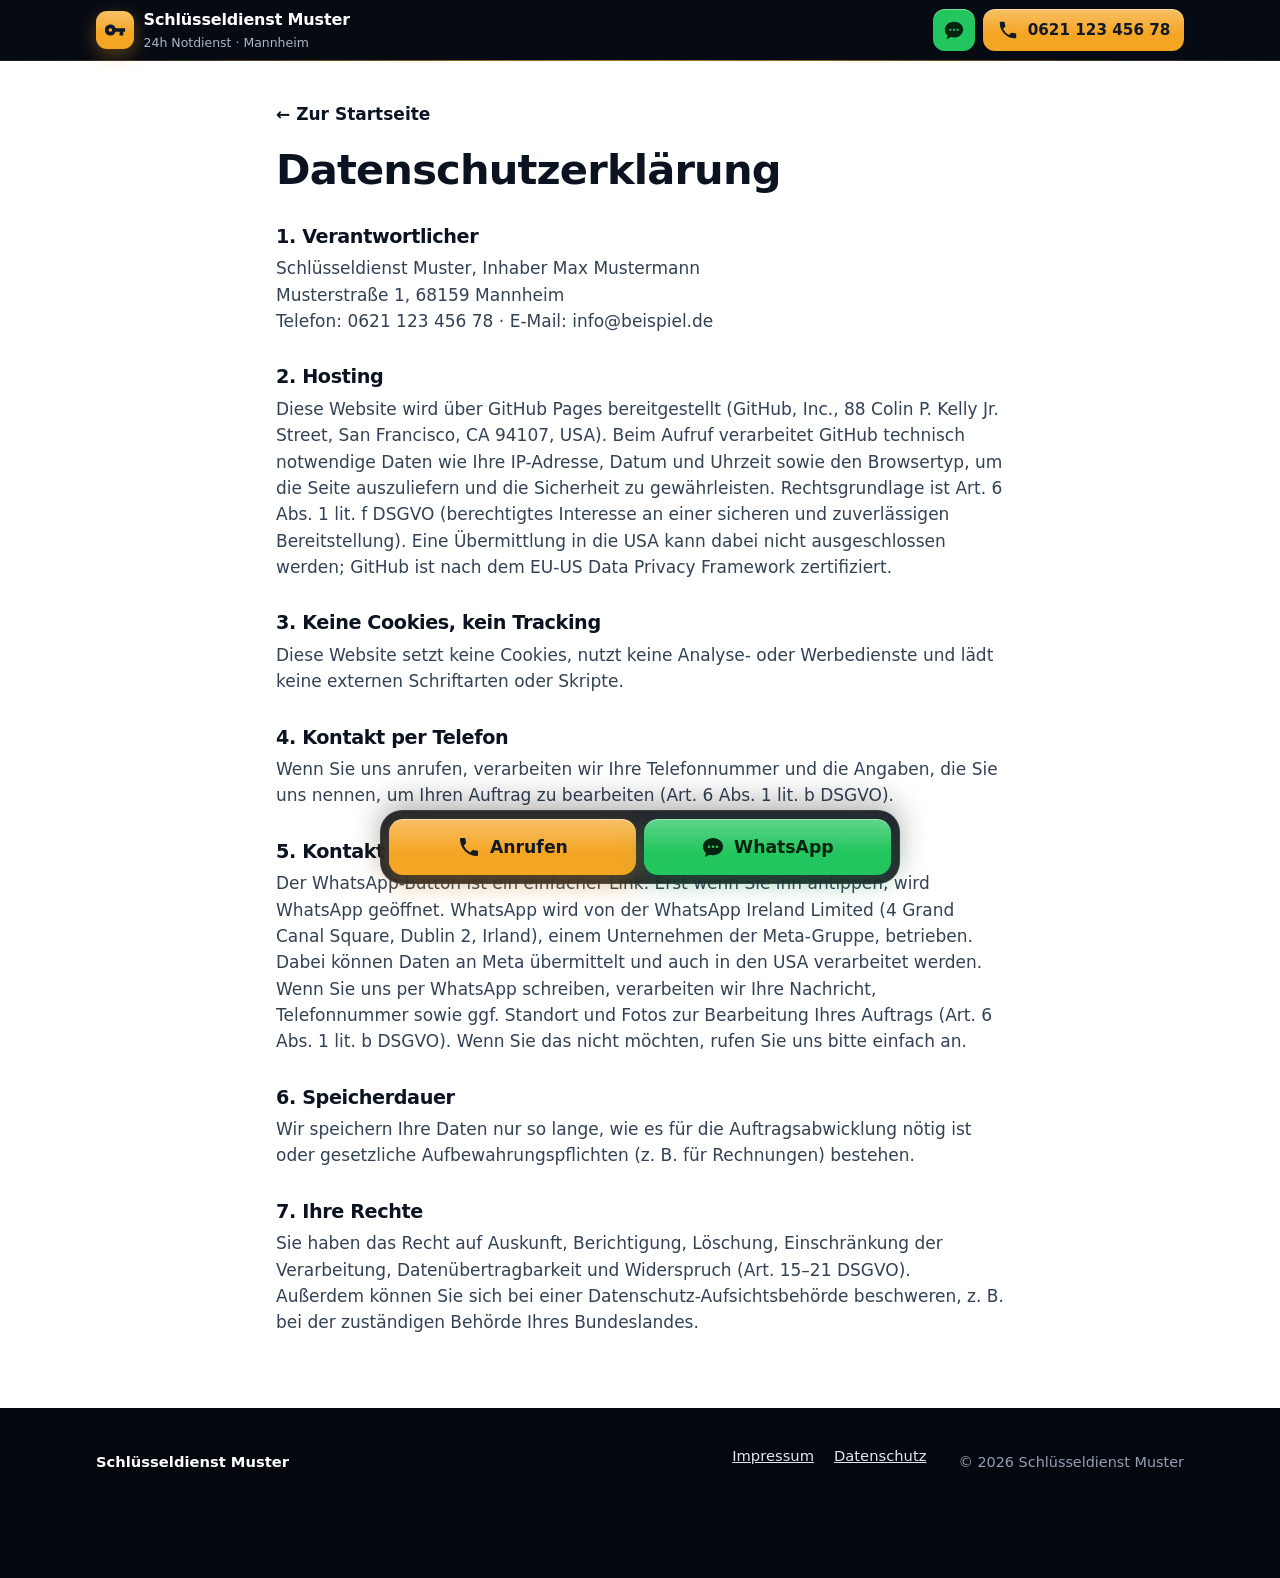
==== commit 2f7a937f: "Standortknopf entfernt, Standort-Hinweis in der WhatsApp-Nachricht Die Standortabfrage im Browser is" ====
--- a/datenschutz.html
+++ b/datenschutz.html
@@ -59,13 +59,10 @@
       <h2>5. Kontakt per WhatsApp</h2>
       <p>Der WhatsApp-Button ist ein einfacher Link. Erst wenn Sie ihn antippen, wird WhatsApp geöffnet. WhatsApp wird von der WhatsApp Ireland Limited (4 Grand Canal Square, Dublin 2, Irland), einem Unternehmen der Meta-Gruppe, betrieben. Dabei können Daten an Meta übermittelt und auch in den USA verarbeitet werden. Wenn Sie uns per WhatsApp schreiben, verarbeiten wir Ihre Nachricht, Telefonnummer sowie ggf. Standort und Fotos zur Bearbeitung Ihres Auftrags (Art. 6 Abs. 1 lit. b DSGVO). Wenn Sie das nicht möchten, rufen Sie uns bitte einfach an.</p>
 
-      <h2>6. Standort in der Schnellanfrage</h2>
-      <p>In der Schnellanfrage auf der Startseite können Sie Ihrer WhatsApp-Nachricht freiwillig Ihren Standort anhängen. Erst wenn Sie auf „Meinen Standort anhängen“ tippen und der Abfrage Ihres Browsers zustimmen, wird Ihr Standort einmalig auf Ihrem Gerät ermittelt und als Kartenlink (Google Maps) in den Nachrichtenentwurf eingefügt. Diese Website speichert Ihren Standort nicht und überträgt ihn weder an uns noch an Dritte. Wir erhalten ihn erst, wenn Sie die Nachricht in WhatsApp selbst absenden, und nutzen ihn dann nur für die Anfahrt (Art. 6 Abs. 1 lit. b DSGVO). Eine Verbindung zu Google entsteht erst, wenn der Kartenlink geöffnet wird.</p>
-
-      <h2>7. Speicherdauer</h2>
+      <h2>6. Speicherdauer</h2>
       <p>Wir speichern Ihre Daten nur so lange, wie es für die Auftragsabwicklung nötig ist oder gesetzliche Aufbewahrungspflichten (z. B. für Rechnungen) bestehen.</p>
 
-      <h2>8. Ihre Rechte</h2>
+      <h2>7. Ihre Rechte</h2>
       <p>Sie haben das Recht auf Auskunft, Berichtigung, Löschung, Einschränkung der Verarbeitung, Datenübertragbarkeit und Widerspruch (Art. 15–21 DSGVO). Außerdem können Sie sich bei einer Datenschutz-Aufsichtsbehörde beschweren, z. B. bei der zuständigen Behörde Ihres Bundeslandes.</p>
     </div>
   </main>
--- a/style.css
+++ b/style.css
@@ -281,9 +281,7 @@
 .quick h2 { font-size: 1.18rem; letter-spacing: -.015em; margin: 0; }
 .quick__head p { margin: 1px 0 0; font-size: .88rem; color: var(--muted); }
 .quick__step { margin-bottom: 1rem; }
-.quick__label { display: flex; align-items: center; gap: .5rem; font-weight: 750; font-size: .95rem; margin: 0 0 .55rem; }
-.quick__label b { width: 22px; height: 22px; flex: none; border-radius: 50%; background: var(--ink); color: #fff; font-size: .76rem; display: grid; place-items: center; }
-.quick--single .quick__label b { display: none; }
+.quick__label { font-weight: 750; font-size: .95rem; margin: 0 0 .55rem; }
 .pick { display: flex; flex-wrap: wrap; gap: .45rem; }
 .pick__btn {
   -webkit-appearance: none; appearance: none; margin: 0;
@@ -295,22 +293,6 @@
 }
 .pick__btn:active { transform: scale(.96); }
 .pick__btn[aria-pressed="true"] { background: var(--accent); border-color: var(--accent); color: var(--accent-ink); }
-.locbtn {
-  -webkit-appearance: none; appearance: none; margin: 0;
-  width: 100%; min-height: 50px; padding: .6rem .9rem;
-  display: flex; align-items: center; gap: .6rem; text-align: left;
-  border: 1.5px dashed #c3ccd9; border-radius: 14px; background: var(--soft); color: var(--ink);
-  font: inherit; font-weight: 650; cursor: pointer; -webkit-tap-highlight-color: transparent;
-  transition: background-color .15s ease, border-color .15s ease;
-}
-.locbtn svg { width: 22px; height: 22px; flex: none; fill: currentColor; }
-.locbtn.is-busy { opacity: .75; cursor: progress; }
-.locbtn.is-busy svg { animation: hop .7s ease-in-out infinite alternate; }
-.locbtn.is-ok { border-style: solid; border-color: var(--wa); background: rgba(var(--wa-rgb), .12); }
-.locbtn.is-ok svg { fill: #15803d; }
-@keyframes hop { from { transform: translateY(1px); } to { transform: translateY(-4px); } }
-.quick__hint { font-size: .84rem; color: var(--muted); margin: .4rem 0 0; }
-.quick__hint:empty { display: none; }
 .bubble {
   position: relative; margin: 0 0 .9rem 1.75rem; padding: .65rem .8rem 1.25rem;
   background: #dcf8c6; color: #10251a; border-radius: 14px 14px 4px 14px;
